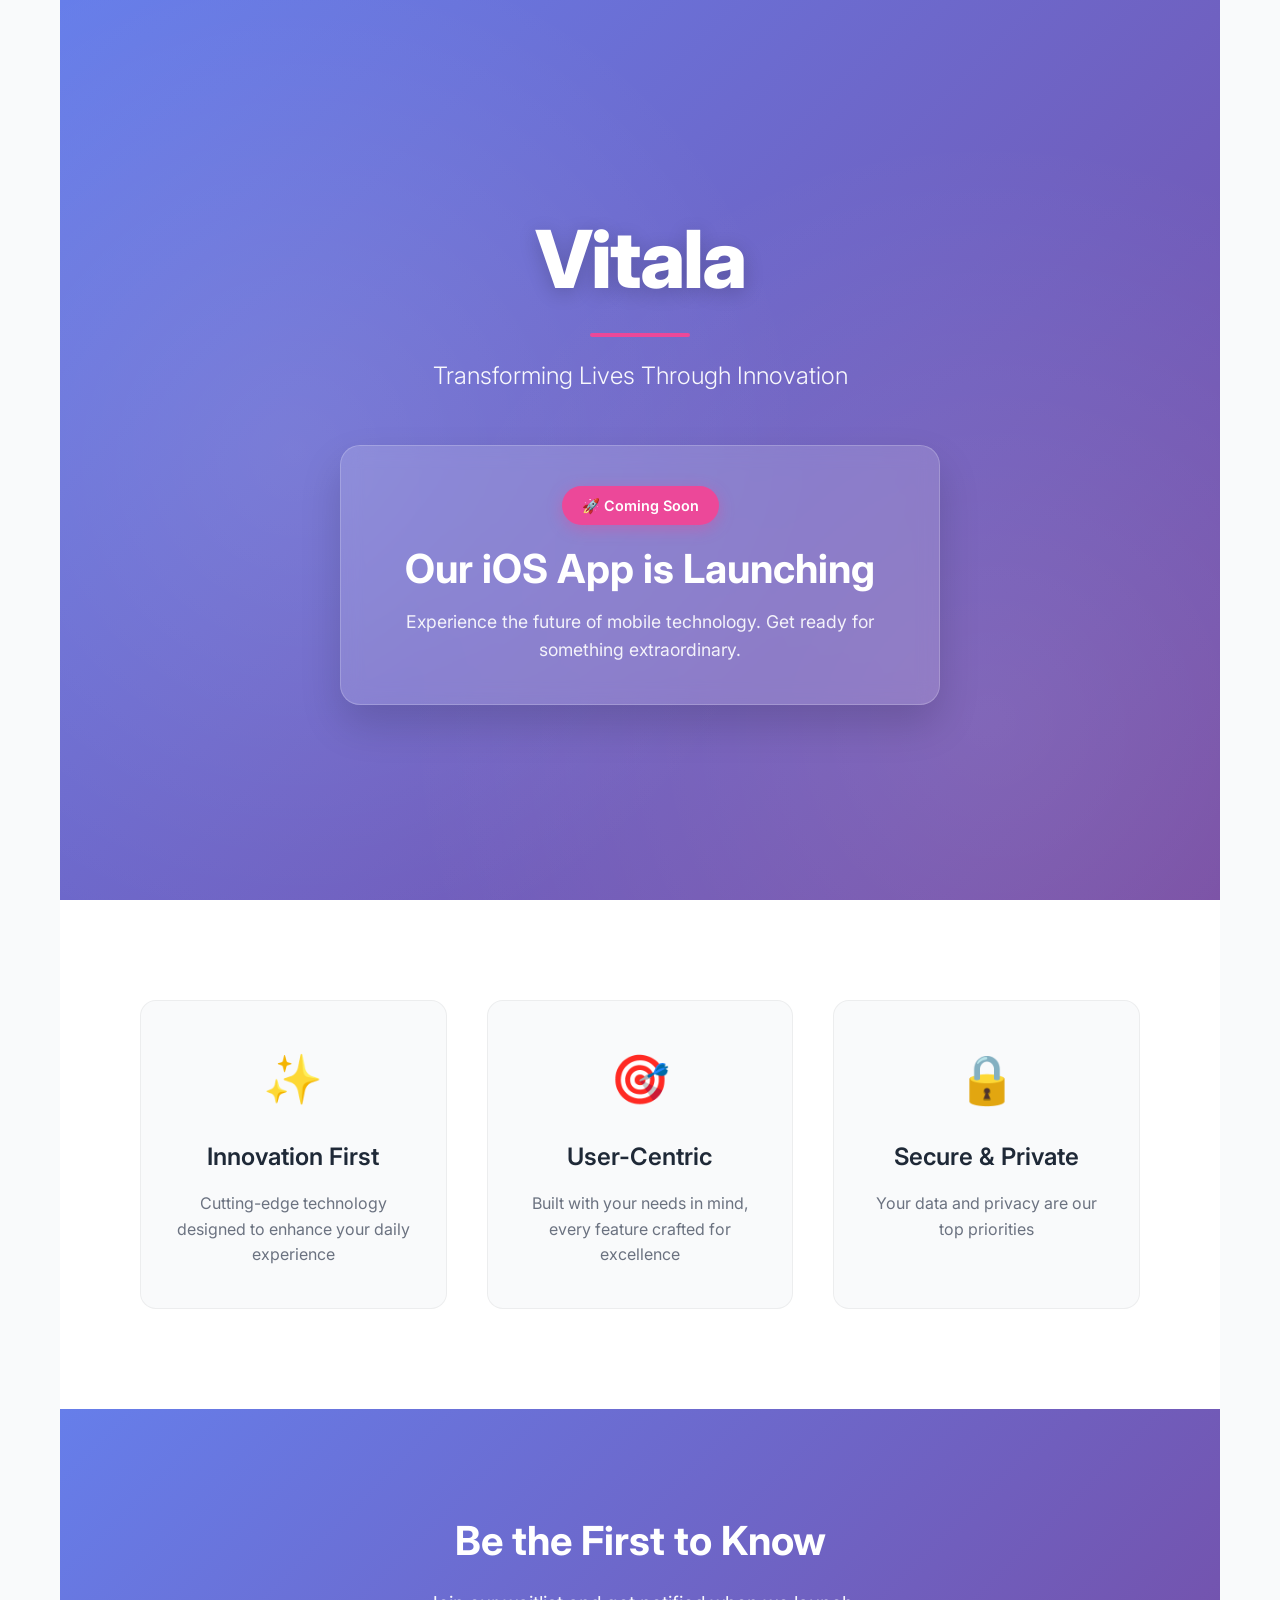
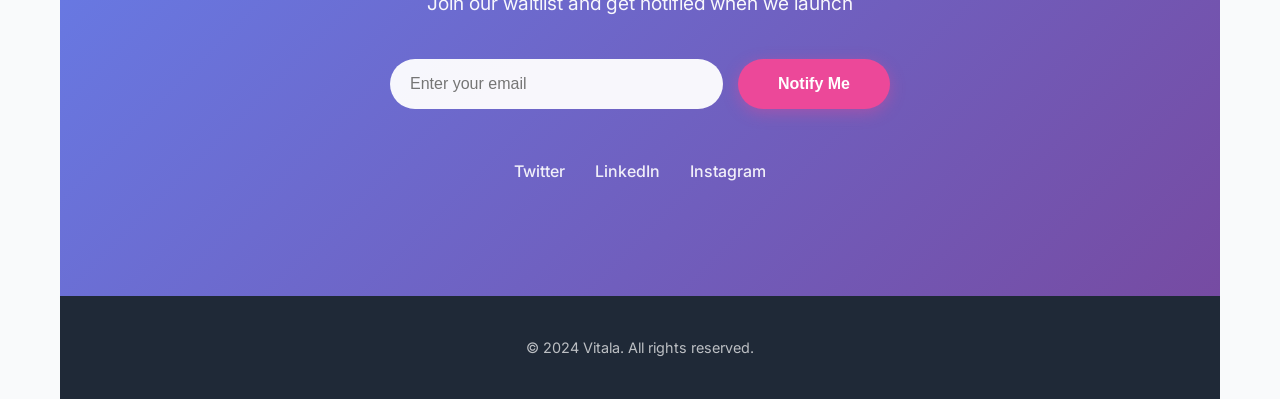
==== index.html @ 88139cc3 "first prompt" ====
<!DOCTYPE html>
<html lang="en">
<head>
    <meta charset="UTF-8">
    <meta name="viewport" content="width=device-width, initial-scale=1.0">
    <title>Vitala - Coming Soon to iOS</title>
    <link rel="stylesheet" href="styles.css">
    <link rel="preconnect" href="https://fonts.googleapis.com">
    <link rel="preconnect" href="https://fonts.gstatic.com" crossorigin>
    <link href="https://fonts.googleapis.com/css2?family=Inter:wght@300;400;500;600;700;800&display=swap" rel="stylesheet">
</head>
<body>
    <div class="container">
        <!-- Hero Section -->
        <section class="hero">
            <div class="hero-content">
                <div class="logo-container">
                    <h1 class="logo">Vitala</h1>
                    <div class="logo-accent"></div>
                </div>
                <p class="tagline">Transforming Lives Through Innovation</p>
                <div class="announcement">
                    <div class="badge">🚀 Coming Soon</div>
                    <h2 class="announcement-title">Our iOS App is Launching</h2>
                    <p class="announcement-text">Experience the future of mobile technology. Get ready for something extraordinary.</p>
                </div>
            </div>
        </section>

        <!-- Features Section -->
        <section class="features">
            <div class="feature-grid">
                <div class="feature-card">
                    <div class="feature-icon">✨</div>
                    <h3>Innovation First</h3>
                    <p>Cutting-edge technology designed to enhance your daily experience</p>
                </div>
                <div class="feature-card">
                    <div class="feature-icon">🎯</div>
                    <h3>User-Centric</h3>
                    <p>Built with your needs in mind, every feature crafted for excellence</p>
                </div>
                <div class="feature-card">
                    <div class="feature-icon">🔒</div>
                    <h3>Secure & Private</h3>
                    <p>Your data and privacy are our top priorities</p>
                </div>
            </div>
        </section>

        <!-- CTA Section -->
        <section class="cta">
            <h2>Be the First to Know</h2>
            <p>Join our waitlist and get notified when we launch</p>
            <form class="waitlist-form" id="waitlistForm">
                <input type="email" placeholder="Enter your email" required>
                <button type="submit">Notify Me</button>
            </form>
            <div class="social-links">
                <a href="#" class="social-link">Twitter</a>
                <a href="#" class="social-link">LinkedIn</a>
                <a href="#" class="social-link">Instagram</a>
            </div>
        </section>

        <!-- Footer -->
        <footer>
            <p>&copy; 2024 Vitala. All rights reserved.</p>
        </footer>
    </div>

    <script>
        document.getElementById('waitlistForm').addEventListener('submit', function(e) {
            e.preventDefault();
            const email = this.querySelector('input[type="email"]').value;
            alert('Thank you! We\'ll notify you at ' + email + ' when we launch.');
            this.reset();
        });
    </script>
</body>
</html>
---- styles.css ----
* {
    margin: 0;
    padding: 0;
    box-sizing: border-box;
}

:root {
    --primary-color: #6366f1;
    --primary-dark: #4f46e5;
    --secondary-color: #8b5cf6;
    --accent-color: #ec4899;
    --text-primary: #1f2937;
    --text-secondary: #6b7280;
    --bg-gradient: linear-gradient(135deg, #667eea 0%, #764ba2 100%);
    --bg-light: #f9fafb;
    --white: #ffffff;
    --shadow: 0 10px 25px rgba(0, 0, 0, 0.1);
    --shadow-lg: 0 20px 40px rgba(0, 0, 0, 0.15);
}

body {
    font-family: 'Inter', -apple-system, BlinkMacSystemFont, 'Segoe UI', sans-serif;
    color: var(--text-primary);
    background: var(--bg-light);
    line-height: 1.6;
    overflow-x: hidden;
}

.container {
    max-width: 1200px;
    margin: 0 auto;
    padding: 0 20px;
}

/* Hero Section */
.hero {
    min-height: 100vh;
    display: flex;
    align-items: center;
    justify-content: center;
    background: var(--bg-gradient);
    position: relative;
    overflow: hidden;
}

.hero::before {
    content: '';
    position: absolute;
    top: 0;
    left: 0;
    right: 0;
    bottom: 0;
    background: 
        radial-gradient(circle at 20% 50%, rgba(255, 255, 255, 0.1) 0%, transparent 50%),
        radial-gradient(circle at 80% 80%, rgba(255, 255, 255, 0.1) 0%, transparent 50%);
    animation: pulse 8s ease-in-out infinite;
}

@keyframes pulse {
    0%, 100% { opacity: 1; }
    50% { opacity: 0.8; }
}

.hero-content {
    text-align: center;
    z-index: 1;
    position: relative;
    padding: 40px 20px;
}

.logo-container {
    position: relative;
    display: inline-block;
    margin-bottom: 20px;
}

.logo {
    font-size: 5rem;
    font-weight: 800;
    color: var(--white);
    letter-spacing: -2px;
    margin-bottom: 10px;
    text-shadow: 0 4px 20px rgba(0, 0, 0, 0.2);
    animation: fadeInUp 0.8s ease-out;
}

.logo-accent {
    width: 100px;
    height: 4px;
    background: var(--accent-color);
    margin: 0 auto;
    border-radius: 2px;
    animation: fadeInUp 0.8s ease-out 0.2s both;
}

.tagline {
    font-size: 1.5rem;
    color: rgba(255, 255, 255, 0.95);
    font-weight: 300;
    margin-bottom: 50px;
    animation: fadeInUp 0.8s ease-out 0.4s both;
}

.announcement {
    background: rgba(255, 255, 255, 0.15);
    backdrop-filter: blur(10px);
    border-radius: 20px;
    padding: 40px;
    max-width: 600px;
    margin: 0 auto;
    border: 1px solid rgba(255, 255, 255, 0.2);
    box-shadow: var(--shadow-lg);
    animation: fadeInUp 0.8s ease-out 0.6s both;
}

.badge {
    display: inline-block;
    background: var(--accent-color);
    color: var(--white);
    padding: 8px 20px;
    border-radius: 50px;
    font-size: 0.9rem;
    font-weight: 600;
    margin-bottom: 20px;
    box-shadow: 0 4px 15px rgba(236, 72, 153, 0.4);
}

.announcement-title {
    font-size: 2.5rem;
    font-weight: 700;
    color: var(--white);
    margin-bottom: 15px;
    line-height: 1.2;
}

.announcement-text {
    font-size: 1.1rem;
    color: rgba(255, 255, 255, 0.9);
    line-height: 1.6;
}

@keyframes fadeInUp {
    from {
        opacity: 0;
        transform: translateY(30px);
    }
    to {
        opacity: 1;
        transform: translateY(0);
    }
}

/* Features Section */
.features {
    padding: 100px 20px;
    background: var(--white);
}

.feature-grid {
    display: grid;
    grid-template-columns: repeat(auto-fit, minmax(280px, 1fr));
    gap: 40px;
    max-width: 1000px;
    margin: 0 auto;
}

.feature-card {
    text-align: center;
    padding: 40px 30px;
    background: var(--bg-light);
    border-radius: 16px;
    transition: transform 0.3s ease, box-shadow 0.3s ease;
    border: 1px solid rgba(0, 0, 0, 0.05);
}

.feature-card:hover {
    transform: translateY(-10px);
    box-shadow: var(--shadow);
}

.feature-icon {
    font-size: 3rem;
    margin-bottom: 20px;
    display: block;
}

.feature-card h3 {
    font-size: 1.5rem;
    font-weight: 600;
    color: var(--text-primary);
    margin-bottom: 15px;
}

.feature-card p {
    color: var(--text-secondary);
    font-size: 1rem;
    line-height: 1.6;
}

/* CTA Section */
.cta {
    padding: 100px 20px;
    background: var(--bg-gradient);
    text-align: center;
    color: var(--white);
}

.cta h2 {
    font-size: 2.5rem;
    font-weight: 700;
    margin-bottom: 15px;
}

.cta > p {
    font-size: 1.2rem;
    margin-bottom: 40px;
    opacity: 0.95;
}

.waitlist-form {
    display: flex;
    gap: 15px;
    max-width: 500px;
    margin: 0 auto 40px;
    flex-wrap: wrap;
    justify-content: center;
}

.waitlist-form input {
    flex: 1;
    min-width: 250px;
    padding: 16px 20px;
    border: none;
    border-radius: 50px;
    font-size: 1rem;
    background: rgba(255, 255, 255, 0.95);
    color: var(--text-primary);
    outline: none;
    transition: all 0.3s ease;
}

.waitlist-form input:focus {
    background: var(--white);
    box-shadow: 0 0 0 3px rgba(255, 255, 255, 0.3);
}

.waitlist-form button {
    padding: 16px 40px;
    border: none;
    border-radius: 50px;
    font-size: 1rem;
    font-weight: 600;
    background: var(--accent-color);
    color: var(--white);
    cursor: pointer;
    transition: all 0.3s ease;
    box-shadow: 0 4px 15px rgba(236, 72, 153, 0.4);
}

.waitlist-form button:hover {
    background: #db2777;
    transform: translateY(-2px);
    box-shadow: 0 6px 20px rgba(236, 72, 153, 0.5);
}

.waitlist-form button:active {
    transform: translateY(0);
}

.social-links {
    display: flex;
    gap: 30px;
    justify-content: center;
    flex-wrap: wrap;
}

.social-link {
    color: rgba(255, 255, 255, 0.9);
    text-decoration: none;
    font-weight: 500;
    transition: all 0.3s ease;
    padding: 10px 0;
    border-bottom: 2px solid transparent;
}

.social-link:hover {
    color: var(--white);
    border-bottom-color: var(--accent-color);
}

/* Footer */
footer {
    padding: 40px 20px;
    text-align: center;
    background: var(--text-primary);
    color: rgba(255, 255, 255, 0.7);
}

footer p {
    font-size: 0.9rem;
}

/* Responsive Design */
@media (max-width: 768px) {
    .logo {
        font-size: 3.5rem;
    }

    .tagline {
        font-size: 1.2rem;
    }

    .announcement {
        padding: 30px 20px;
    }

    .announcement-title {
        font-size: 2rem;
    }

    .announcement-text {
        font-size: 1rem;
    }

    .features {
        padding: 60px 20px;
    }

    .feature-grid {
        grid-template-columns: 1fr;
        gap: 30px;
    }

    .cta {
        padding: 60px 20px;
    }

    .cta h2 {
        font-size: 2rem;
    }

    .waitlist-form {
        flex-direction: column;
        align-items: stretch;
    }

    .waitlist-form input,
    .waitlist-form button {
        width: 100%;
    }
}

@media (max-width: 480px) {
    .logo {
        font-size: 2.5rem;
    }

    .tagline {
        font-size: 1rem;
    }

    .announcement-title {
        font-size: 1.5rem;
    }
}
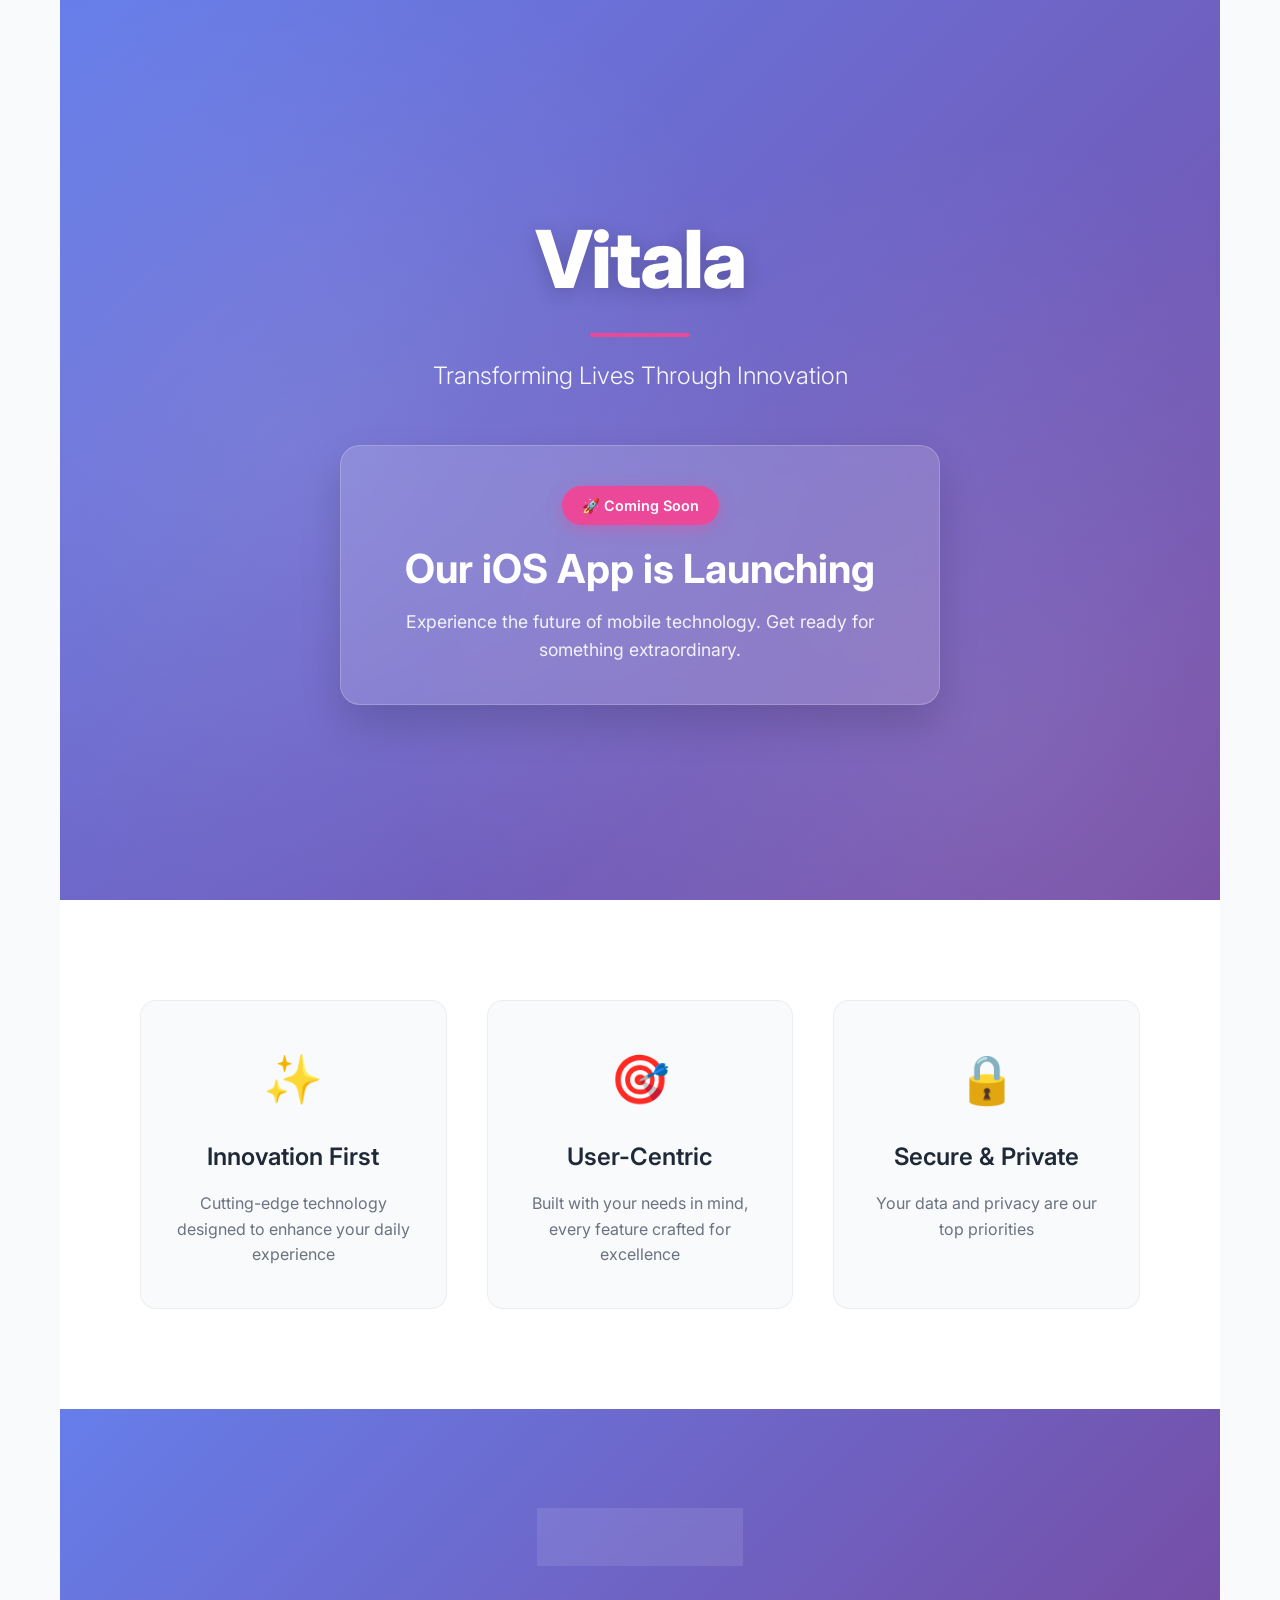
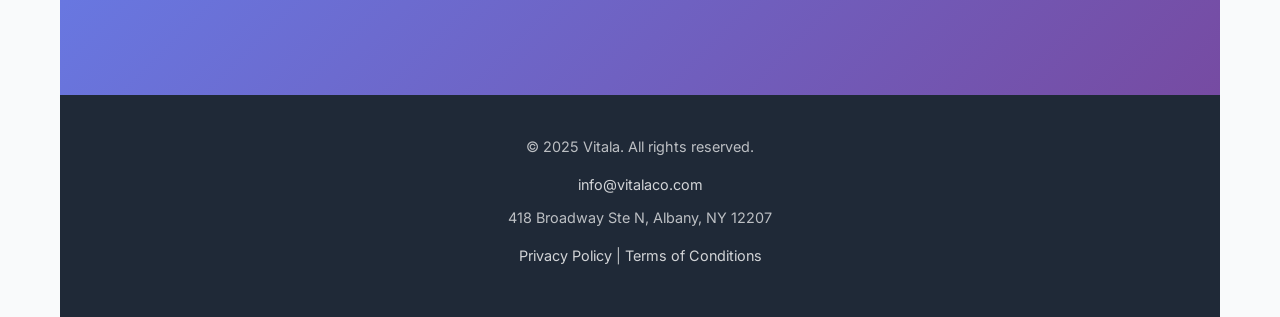
==== commit e03810dd: "updated code" ====
--- a/index.html
+++ b/index.html
@@ -50,33 +50,23 @@
 
         <!-- CTA Section -->
         <section class="cta">
-            <h2>Be the First to Know</h2>
-            <p>Join our waitlist and get notified when we launch</p>
-            <form class="waitlist-form" id="waitlistForm">
-                <input type="email" placeholder="Enter your email" required>
-                <button type="submit">Notify Me</button>
-            </form>
-            <div class="social-links">
-                <a href="#" class="social-link">Twitter</a>
-                <a href="#" class="social-link">LinkedIn</a>
-                <a href="#" class="social-link">Instagram</a>
+            <div class="contact-info">
+                <a href="mailto:info@vitalaco.com" class="contact-email">info@vitalaco.com</a>
             </div>
         </section>
 
         <!-- Footer -->
         <footer>
-            <p>&copy; 2024 Vitala. All rights reserved.</p>
+            <p>&copy; 2025 Vitala. All rights reserved.</p>
+            <p class="footer-contact"><a href="mailto:info@vitalaco.com">info@vitalaco.com</a></p>
+            <p class="footer-address">418 Broadway Ste N, Albany, NY 12207</p>
+            <p class="footer-links">
+                <a href="privacy.html">Privacy Policy</a> | 
+                <a href="terms.html">Terms of Conditions</a>
+            </p>
         </footer>
     </div>
 
-    <script>
-        document.getElementById('waitlistForm').addEventListener('submit', function(e) {
-            e.preventDefault();
-            const email = this.querySelector('input[type="email"]').value;
-            alert('Thank you! We\'ll notify you at ' + email + ' when we launch.');
-            this.reset();
-        });
-    </script>
 </body>
 </html>
 
--- a/styles.css
+++ b/styles.css
@@ -267,6 +267,32 @@
     transform: translateY(0);
 }
 
+.contact-info {
+    margin-bottom: 30px;
+}
+
+.contact-email {
+    color: rgba(255, 255, 255, 0.95);
+    text-decoration: none;
+    font-size: 1.1rem;
+    font-weight: 500;
+    transition: all 0.3s ease;
+    padding: 12px 24px;
+    display: inline-block;
+    border: 2px solid rgba(255, 255, 255, 0.3);
+    border-radius: 50px;
+    background: rgba(255, 255, 255, 0.1);
+    backdrop-filter: blur(10px);
+}
+
+.contact-email:hover {
+    color: var(--white);
+    border-color: var(--accent-color);
+    background: rgba(236, 72, 153, 0.2);
+    transform: translateY(-2px);
+    box-shadow: 0 4px 15px rgba(236, 72, 153, 0.3);
+}
+
 .social-links {
     display: flex;
     gap: 30px;
@@ -298,6 +324,44 @@
 
 footer p {
     font-size: 0.9rem;
+    margin-bottom: 10px;
+}
+
+.footer-contact {
+    margin-top: 15px;
+}
+
+.footer-contact a {
+    color: rgba(255, 255, 255, 0.8);
+    text-decoration: none;
+    transition: all 0.3s ease;
+}
+
+.footer-contact a:hover {
+    color: var(--accent-color);
+    text-decoration: underline;
+}
+
+.footer-address {
+    margin-top: 10px;
+    color: rgba(255, 255, 255, 0.7);
+    font-size: 0.9rem;
+}
+
+.footer-links {
+    margin-top: 15px;
+}
+
+.footer-links a {
+    color: rgba(255, 255, 255, 0.8);
+    text-decoration: none;
+    transition: all 0.3s ease;
+    font-size: 0.9rem;
+}
+
+.footer-links a:hover {
+    color: var(--accent-color);
+    text-decoration: underline;
 }
 
 /* Responsive Design */
